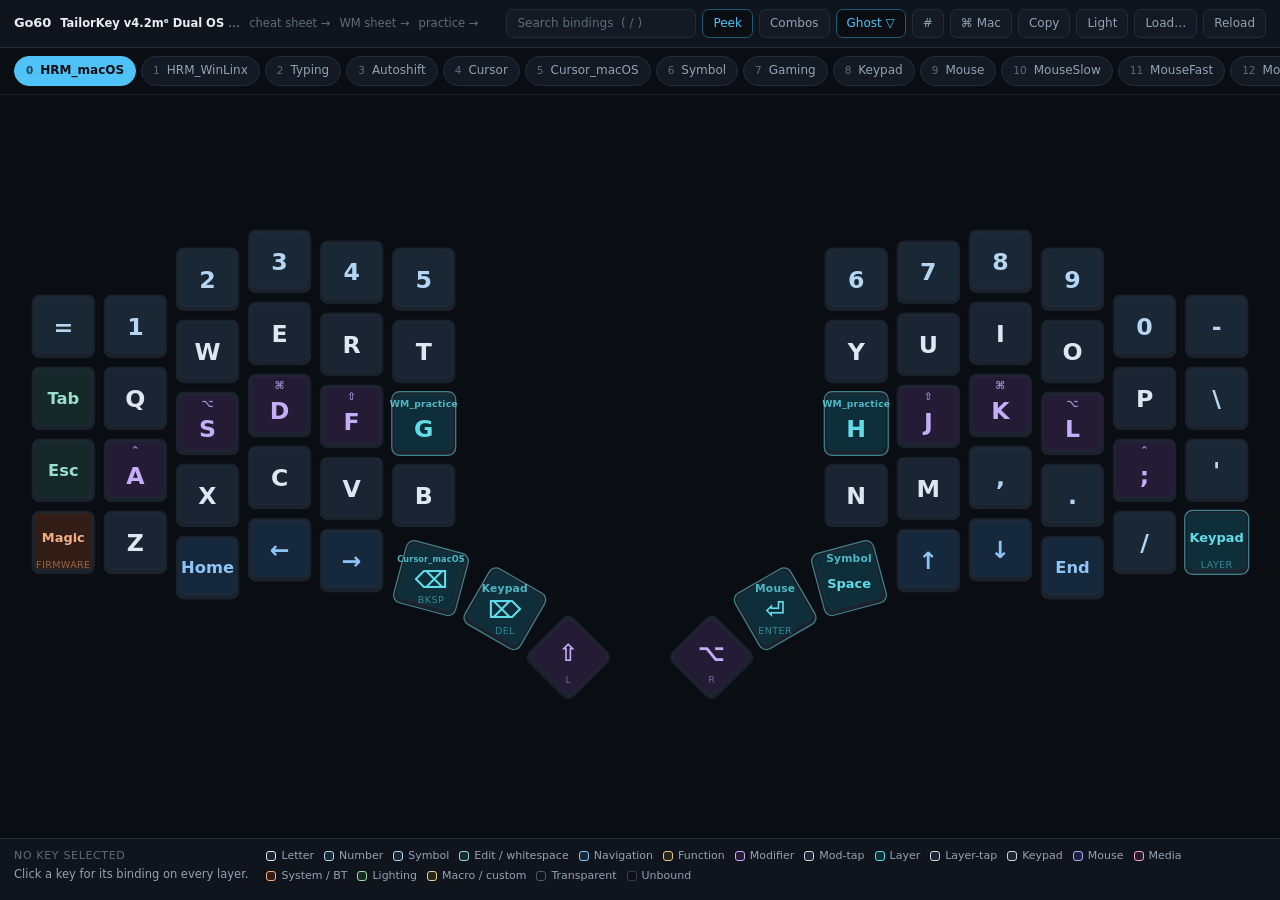
==== index.html @ 4b2e9c7e "Go60 layout visualizer, with a full-layout cheat sheet Dependency-free viewer, practice drills, WM s" ====
<!doctype html>
<html lang="en" data-theme="dark">
<head>
<meta charset="utf-8">
<meta name="viewport" content="width=device-width, initial-scale=1">
<title>Go60 Layers</title>
<link rel="stylesheet" href="css/app.css">
</head>
<body>

<header>
  <div class="brand">
    <h1 id="brand-title">Go60</h1>
    <div class="sub" id="brand-sub">loading…</div>
    <a class="navlink" href="cheatsheet.html">cheat sheet →</a>
    <a class="navlink" href="wm.html">WM sheet →</a>
    <a class="navlink" href="practice.html">practice →</a>
  </div>
  <div class="spacer"></div>
  <div class="toolbar">
    <input class="search" id="search" type="search" placeholder="Search bindings  ( / )" spellcheck="false">
    <button id="btn-peek" title="Hover a layer key to preview that layer">Peek</button>
    <button id="btn-combos" title="Overlay combos for this layer">Combos</button>
    <button id="btn-trans" title="Show what &amp;trans keys inherit from lower layers">Ghost ▽</button>
    <button id="btn-idx" title="Show ZMK key-position indices">#</button>
    <button id="btn-os" title="Modifier glyph style">⌘ Mac</button>
    <button id="btn-copy" title="Copy this layer as plain text">Copy</button>
    <button id="btn-theme">Light</button>
    <button id="btn-load" title="Load a Go60 .json export from my.moergo.com/go60">Load…</button>
    <button id="btn-reset" title="Discard the loaded layout and reload the baked one">Reload</button>
    <input type="file" id="file" accept=".json,.keymap,.dtsi,.txt" hidden>
  </div>
</header>

<div class="notice" id="notice"></div>
<nav class="layers" id="layers" role="tablist"></nav>

<main><div id="stage"></div></main>

<section class="inspector" id="inspector"></section>

<div class="dropzone" id="dropzone"><div>Drop a Go60 <code>.json</code> export</div></div>
<div class="toast" id="toast"></div>

<script src="js/geometry.js"></script>
<script src="js/keycodes.js"></script>
<script src="js/parse.js"></script>
<script src="js/render.js"></script>
<script src="data/layout.js"></script>
<script src="js/app.js"></script>
</body>
</html>
---- css/app.css ----
/* Glove80 layer viewer — dark-first, with a light theme. */

:root {
  --bg: #0a0d12;
  --bg-2: #10151d;
  --panel: #141a24;
  --line: #222c3a;
  --line-soft: #1a222d;
  --fg: #e7edf5;
  --fg-dim: #93a1b3;
  --fg-faint: #5e6b7c;
  --accent: #4fc3f7;
  --accent-dim: #1d5a75;
  --shadow: rgba(0, 0, 0, 0.45);

  --cap-alpha: #1b2432;   --fg-alpha: #dde6f2;
  --cap-num: #1a2735;     --fg-num: #b5d6f2;
  --cap-punct: #1a2735;   --fg-punct: #b5d6f2;
  --cap-edit: #16292a;    --fg-edit: #9adecc;
  --cap-nav: #16283b;     --fg-nav: #8ec5f7;
  --cap-fn: #2a2317;      --fg-fn: #e3c491;
  --cap-mod: #241c34;     --fg-mod: #c4aef7;
  --cap-layer: #0e2f39;   --fg-layer: #63dcea;
  --cap-keypad: #1e2733;  --fg-keypad: #c9d5e4;
  --cap-mouse: #1c2340;   --fg-mouse: #9fb2ff;
  --cap-media: #2d1b29;   --fg-media: #f0a4cd;
  --cap-system: #321e17;  --fg-system: #f2b184;
  --cap-rgb: #182d20;     --fg-rgb: #94e0a6;
  --cap-macro: #2a2617;   --fg-macro: #ded29a;
  --cap-trans: #10151d;   --fg-trans: #4b5768;
  --cap-none: #0d1117;    --fg-none: #33404f;
  --cap-other: #1b2432;   --fg-other: #cfd9e6;
}

:root[data-theme='light'] {
  --bg: #f2f4f8;
  --bg-2: #ffffff;
  --panel: #ffffff;
  --line: #d8dee8;
  --line-soft: #e6eaf1;
  --fg: #16202e;
  --fg-dim: #5a6675;
  --fg-faint: #8d97a5;
  --accent: #0a7ea4;
  --accent-dim: #a9dcee;
  --shadow: rgba(20, 30, 45, 0.12);

  --cap-alpha: #ffffff;   --fg-alpha: #1c2635;
  --cap-num: #eef5fd;     --fg-num: #17496f;
  --cap-punct: #eef5fd;   --fg-punct: #17496f;
  --cap-edit: #e8f7f2;    --fg-edit: #10614d;
  --cap-nav: #e7f0fd;     --fg-nav: #14508f;
  --cap-fn: #fbf1de;      --fg-fn: #7a5615;
  --cap-mod: #f0eafd;     --fg-mod: #4d2f96;
  --cap-layer: #dff5f8;   --fg-layer: #0b5f6d;
  --cap-keypad: #f1f4f9;  --fg-keypad: #2c3a4d;
  --cap-mouse: #eaecfb;   --fg-mouse: #2f3a94;
  --cap-media: #fceaf3;   --fg-media: #8f2360;
  --cap-system: #fdeee3;  --fg-system: #8a4415;
  --cap-rgb: #e6f6ea;     --fg-rgb: #1c6533;
  --cap-macro: #f8f2dd;   --fg-macro: #6d5c14;
  --cap-trans: #f6f8fb;   --fg-trans: #9aa5b4;
  --cap-none: #f0f2f6;    --fg-none: #c3cad4;
  --cap-other: #ffffff;   --fg-other: #2a3444;
}

* { box-sizing: border-box; }

html, body {
  margin: 0;
  height: 100%;
  background: var(--bg);
  color: var(--fg);
  font: 13px/1.45 -apple-system, BlinkMacSystemFont, 'SF Pro Text', 'Segoe UI', Inter, system-ui, sans-serif;
  -webkit-font-smoothing: antialiased;
}

body { display: flex; flex-direction: column; overflow: hidden; }

/* ------------------------------------------------------------------ header */

header {
  display: flex;
  align-items: center;
  gap: 14px;
  padding: 9px 14px;
  background: var(--bg-2);
  border-bottom: 1px solid var(--line);
  flex: none;
}

.brand { display: flex; align-items: baseline; gap: 9px; min-width: 0; }
.brand h1 { font-size: 13px; font-weight: 650; margin: 0; letter-spacing: -0.01em; white-space: nowrap; }
.brand .sub {
  font-size: 11.5px; color: var(--fg-dim);
  overflow: hidden; text-overflow: ellipsis; white-space: nowrap; max-width: 42vw;
}
.brand .sub b { color: var(--fg); font-weight: 550; }

.spacer { flex: 1; }

.toolbar { display: flex; align-items: center; gap: 6px; flex: none; }

button, .btn {
  font: inherit;
  font-size: 12px;
  color: var(--fg-dim);
  background: var(--panel);
  border: 1px solid var(--line);
  border-radius: 7px;
  padding: 5px 10px;
  cursor: pointer;
  white-space: nowrap;
  transition: color .12s, border-color .12s, background .12s;
}
button:hover, .btn:hover { color: var(--fg); border-color: var(--fg-faint); }
button[aria-pressed='true'] { color: var(--accent); border-color: var(--accent-dim); background: var(--bg); }

.search {
  font: inherit; font-size: 12px;
  color: var(--fg);
  background: var(--panel);
  border: 1px solid var(--line);
  border-radius: 7px;
  padding: 5px 10px;
  width: 190px;
  outline: none;
}
.search:focus { border-color: var(--accent-dim); }
.search::placeholder { color: var(--fg-faint); }

/* --------------------------------------------------------------- layer rail */

.layers {
  display: flex;
  align-items: center;
  gap: 5px;
  padding: 8px 14px;
  background: var(--bg);
  border-bottom: 1px solid var(--line-soft);
  overflow-x: auto;
  flex: none;
  scrollbar-width: thin;
}

.layer-tab {
  display: flex; align-items: baseline; gap: 7px;
  padding: 5px 11px;
  border-radius: 999px;
  border: 1px solid var(--line);
  background: var(--panel);
  color: var(--fg-dim);
  cursor: pointer;
  font-size: 12px;
  white-space: nowrap;
}
.layer-tab .n { font-variant-numeric: tabular-nums; font-size: 10.5px; color: var(--fg-faint); }
.layer-tab:hover { color: var(--fg); border-color: var(--fg-faint); }
.layer-tab[aria-selected='true'] {
  color: var(--bg); background: var(--accent); border-color: var(--accent); font-weight: 600;
}
.layer-tab[aria-selected='true'] .n { color: var(--bg); opacity: .7; }
.layer-tab.is-peek { box-shadow: 0 0 0 2px var(--accent-dim); }

/* -------------------------------------------------------------------- board */

main {
  flex: 1;
  min-height: 0;
  display: flex;
  align-items: center;
  justify-content: center;
  padding: 12px 16px;
  overflow: auto;
}

#stage { width: 100%; max-width: 1500px; }
svg.board { width: 100%; height: auto; display: block; }

.key { cursor: pointer; }
.key .cap {
  fill: var(--line-soft);
  stroke: rgba(0, 0, 0, .35);
  stroke-width: .75;
}
.key .cap-top { fill: var(--cap-other); stroke: rgba(255, 255, 255, .045); stroke-width: .75; }
:root[data-theme='light'] .key .cap { fill: #ced5e0; stroke: rgba(0,0,0,.10); }
:root[data-theme='light'] .key .cap-top { stroke: rgba(0,0,0,.07); }

.key text {
  text-anchor: middle;
  fill: var(--fg-other);
  font-family: -apple-system, BlinkMacSystemFont, 'SF Pro Text', 'Segoe UI', Inter, system-ui, sans-serif;
  pointer-events: none;
  dominant-baseline: alphabetic;
}
.lg-main { font-weight: 560; }
.lg-top { font-size: 9.5px; font-weight: 600; opacity: .78; letter-spacing: .02em; }
.lg-sub { font-size: 8.5px; opacity: .5; letter-spacing: .04em; text-transform: uppercase; }
.lg-ghost { opacity: .34; font-style: italic; }
.lg-idx { font-size: 8px; text-anchor: start; fill: var(--accent); opacity: .65; font-variant-numeric: tabular-nums; }

.key.k-alpha  .cap-top { fill: var(--cap-alpha); }  .key.k-alpha  text { fill: var(--fg-alpha); }
.key.k-num    .cap-top { fill: var(--cap-num); }    .key.k-num    text { fill: var(--fg-num); }
.key.k-punct  .cap-top { fill: var(--cap-punct); }  .key.k-punct  text { fill: var(--fg-punct); }
.key.k-edit   .cap-top { fill: var(--cap-edit); }   .key.k-edit   text { fill: var(--fg-edit); }
.key.k-nav    .cap-top { fill: var(--cap-nav); }    .key.k-nav    text { fill: var(--fg-nav); }
.key.k-fn     .cap-top { fill: var(--cap-fn); }     .key.k-fn     text { fill: var(--fg-fn); }
.key.k-mod    .cap-top { fill: var(--cap-mod); }    .key.k-mod    text { fill: var(--fg-mod); }
.key.k-modtap .cap-top { fill: var(--cap-mod); }    .key.k-modtap text { fill: var(--fg-mod); }
.key.k-layer  .cap-top { fill: var(--cap-layer); }  .key.k-layer  text { fill: var(--fg-layer); }
.key.k-layertap .cap-top { fill: var(--cap-layer); } .key.k-layertap text { fill: var(--fg-layer); }
.key.k-keypad .cap-top { fill: var(--cap-keypad); } .key.k-keypad text { fill: var(--fg-keypad); }
.key.k-mouse  .cap-top { fill: var(--cap-mouse); }  .key.k-mouse  text { fill: var(--fg-mouse); }
.key.k-media  .cap-top { fill: var(--cap-media); }  .key.k-media  text { fill: var(--fg-media); }
.key.k-system .cap-top { fill: var(--cap-system); } .key.k-system text { fill: var(--fg-system); }
.key.k-rgb    .cap-top { fill: var(--cap-rgb); }    .key.k-rgb    text { fill: var(--fg-rgb); }
.key.k-macro  .cap-top { fill: var(--cap-macro); }  .key.k-macro  text { fill: var(--fg-macro); }
.key.k-trans  .cap-top { fill: var(--cap-trans); }  .key.k-trans  text { fill: var(--fg-trans); }
.key.k-none   .cap-top { fill: var(--cap-none); }   .key.k-none   text { fill: var(--fg-none); }
.key.k-none   .cap { opacity: .45; }
.key.k-trans  .cap { opacity: .65; }

.key.k-layer .cap, .key.k-layertap .cap { stroke: var(--fg-layer); stroke-width: 1.1; stroke-opacity: .55; }

.key:hover .cap { stroke: var(--accent); stroke-width: 1.6; stroke-opacity: 1; }
.key.is-selected .cap { stroke: var(--accent); stroke-width: 2.2; stroke-opacity: 1; }
.key.is-dim { opacity: .22; }
.key.is-hit .cap { stroke: #ffd166; stroke-width: 2.2; stroke-opacity: 1; }

/* ---------------------------------------------------------------- inspector */

.inspector {
  flex: none;
  border-top: 1px solid var(--line);
  background: var(--bg-2);
  padding: 9px 14px;
  display: flex;
  gap: 18px;
  align-items: flex-start;
  min-height: 62px;
  max-height: 30vh;
  overflow: auto;
}

.insp-head { min-width: 178px; flex: none; }
.insp-head .pos { font-size: 11px; color: var(--fg-faint); text-transform: uppercase; letter-spacing: .06em; }
.insp-head .now { font-size: 15px; font-weight: 600; margin-top: 2px; }
.insp-head .desc { font-size: 11.5px; color: var(--fg-dim); margin-top: 2px; }

.insp-layers { display: flex; flex-wrap: wrap; gap: 5px 7px; align-items: flex-start; }
.chip {
  display: inline-flex; align-items: baseline; gap: 6px;
  border: 1px solid var(--line); border-radius: 6px;
  padding: 3px 8px; font-size: 11.5px; color: var(--fg-dim);
  background: var(--panel); cursor: pointer;
}
.chip:hover { border-color: var(--fg-faint); color: var(--fg); }
.chip .nm { color: var(--fg-faint); font-size: 10.5px; }
.chip code { font-family: ui-monospace, SFMono-Regular, Menlo, monospace; font-size: 11px; color: var(--fg); }
.chip.is-current { border-color: var(--accent-dim); }
.chip.is-trans code { color: var(--fg-faint); }

.hint { color: var(--fg-faint); font-size: 12px; }
.warn { color: #f2b184; font-size: 11.5px; }

/* ------------------------------------------------------------------- legend */

.legend { display: flex; flex-wrap: wrap; gap: 4px 10px; align-items: center; }
.legend span { display: inline-flex; align-items: center; gap: 5px; font-size: 11px; color: var(--fg-dim); }
.legend i { width: 10px; height: 10px; border-radius: 3px; display: inline-block; border: 1px solid rgba(128,128,128,.35); }

/* -------------------------------------------------------------------- drop */

.dropzone {
  position: fixed; inset: 0;
  background: rgba(10, 13, 18, .82);
  display: none; align-items: center; justify-content: center;
  z-index: 20; backdrop-filter: blur(3px);
}
.dropzone.on { display: flex; }
.dropzone div {
  border: 2px dashed var(--accent); border-radius: 14px;
  padding: 40px 60px; font-size: 15px; color: var(--fg);
}

.toast {
  position: fixed; bottom: 18px; left: 50%; transform: translateX(-50%);
  background: var(--panel); border: 1px solid var(--line); color: var(--fg);
  padding: 8px 14px; border-radius: 9px; font-size: 12.5px;
  box-shadow: 0 8px 24px var(--shadow);
  opacity: 0; pointer-events: none; transition: opacity .18s;
  z-index: 30; max-width: 70vw;
}
.toast.on { opacity: 1; }
.toast.err { border-color: #a24a2c; }

/* -------------------------------------------------------------------- combos */

.combo-line {
  stroke: var(--accent);
  stroke-width: 1.6;
  stroke-opacity: .5;
  stroke-dasharray: 4 3;
  fill: none;
  pointer-events: none;
}
.combo-dot {
  fill: var(--accent);
  fill-opacity: .85;
  pointer-events: none;
}
.key.in-combo .cap { stroke: var(--accent); stroke-opacity: .8; stroke-width: 1.4; }

.insp-combos { display: flex; flex-direction: column; gap: 3px; min-width: 210px; }
.insp-combos .ttl { font-size: 11px; color: var(--fg-faint); text-transform: uppercase; letter-spacing: .06em; }
.insp-combos .cb { font-size: 11.5px; color: var(--fg-dim); }
.insp-combos .cb code { font-family: ui-monospace, SFMono-Regular, Menlo, monospace; color: var(--fg); }

/* ------------------------------------------------------------------ notices */

.notice { display: none; }
.notice.on {
  display: block;
  flex: none;
  padding: 9px 14px;
  font-size: 12px;
  line-height: 1.5;
  border-bottom: 1px solid var(--line);
}
.notice.err { background: #2a1410; color: #ffb59a; border-bottom-color: #6d2c18; }
.notice.warn { background: #2a2312; color: #f0d08a; border-bottom-color: #6b5520; }
.notice b { display: block; margin-bottom: 3px; }
:root[data-theme='light'] .notice.err { background: #fdeceb; color: #8c2115; border-bottom-color: #f0b6ad; }
:root[data-theme='light'] .notice.warn { background: #fdf5e0; color: #7a5a12; border-bottom-color: #ecd79b; }

.empty {
  text-align: center;
  color: var(--fg-dim);
  font-size: 13px;
  line-height: 1.9;
  padding: 60px 20px;
}
.empty b { display: block; color: var(--fg); font-size: 15px; margin-bottom: 8px; }
.empty code {
  font-family: ui-monospace, SFMono-Regular, Menlo, monospace;
  font-size: 12px; background: var(--panel);
  border: 1px solid var(--line); border-radius: 4px; padding: 1px 5px;
}

/* ----------------------------------------------------------------- practice */

body.practice main { align-items: center; padding: 8px 16px; }
body.practice #stage { max-width: 1320px; }
.brand .sub a { color: var(--fg-dim); text-decoration: none; }
.brand .sub a:hover { color: var(--accent); }
.counter { font-size: 11.5px; color: var(--fg-faint); font-variant-numeric: tabular-nums; }

.srcnote {
  flex: none; padding: 7px 14px; font-size: 11.5px; color: var(--fg-dim);
  background: var(--bg); border-bottom: 1px solid var(--line-soft);
}
.srcnote code, .srcnote b { color: var(--fg); }
.srcnote code { font-family: ui-monospace, SFMono-Regular, Menlo, monospace; font-size: 11px; }

.promptbar {
  flex: none; padding: 20px 14px 12px; text-align: center;
  border-bottom: 1px solid var(--line-soft);
}
.prompt { font-size: 22px; font-weight: 600; letter-spacing: -0.01em; min-height: 30px; }
.prompt .grp {
  display: inline-block; margin-right: 10px; padding: 2px 8px;
  border-radius: 999px; border: 1px solid var(--line);
  font-size: 10.5px; font-weight: 600; text-transform: uppercase;
  letter-spacing: .07em; color: var(--fg-faint); vertical-align: middle;
}
.prompt .done { color: var(--fg-dim); font-weight: 500; }
.feedback { min-height: 20px; margin-top: 7px; font-size: 13px; color: var(--fg-faint); }
.feedback.ok { color: #4ad991; }
.feedback.bad { color: #ff8f6b; }

/* practice keys: everything not in the drill recedes */
.practice .key { opacity: .22; }
.practice .key.p-key, .practice .key.p-target,
.practice .key.p-ok, .practice .key.p-wrong { opacity: 1; }
.practice .key.p-key .cap { stroke: var(--fg-faint); stroke-opacity: .5; }
.practice .key.p-target .cap { stroke: #ffb454; stroke-width: 2.6; stroke-opacity: 1; }
.practice .key.p-ok .cap { stroke: #4ad991; stroke-width: 2.6; stroke-opacity: 1; }
.practice .key.p-wrong .cap { stroke: #ff6b6b; stroke-width: 2.6; stroke-opacity: 1; }

.summary { flex: none; padding: 10px 14px 18px; text-align: center; }
.summary table {
  margin: 0 auto; border-collapse: collapse; font-size: 12px;
  font-variant-numeric: tabular-nums;
}
.summary th {
  color: var(--fg-faint); font-weight: 500; text-transform: uppercase;
  letter-spacing: .06em; font-size: 10px; padding: 4px 14px; text-align: right;
}
.summary th:first-child, .summary td:first-child { text-align: left; }
.summary td { padding: 3px 14px; text-align: right; color: var(--fg-dim); }
.summary tr.weak td { color: #ff8f6b; }
.summary button { margin-top: 12px; }

.navlink { font-size: 11.5px; color: var(--fg-faint); text-decoration: none; white-space: nowrap; }
.navlink:hover { color: var(--accent); }

/* ---------------------------------------------------------- WM cheat sheet */
/* Reuses .practice's "everything else recedes"; adds the doors in and out. */
.practice .key.p-hold, .practice .key.p-exit { opacity: 1; }
.practice .key.p-hold .cap {
  stroke: var(--accent); stroke-width: 2.2; stroke-opacity: 1; stroke-dasharray: 4 3;
}
.practice .key.p-exit .cap { stroke: #ff8f6b; stroke-width: 2.2; stroke-opacity: 1; }

.entry { flex: none; padding: 0 14px 8px; text-align: center; }
.doors { font-size: 12px; color: var(--fg-dim); margin: 2px 0; }
.doors .lbl {
  display: inline-block; min-width: 26px; margin-right: 6px; text-align: right;
  font-size: 10px; text-transform: uppercase; letter-spacing: .08em; color: var(--fg-faint);
}
.doors .door { display: inline-block; margin: 0 10px; }
.doors .door b { color: var(--fg); font-weight: 600; }
.doors .door em {
  font-style: normal; font-size: 10px; text-transform: uppercase;
  letter-spacing: .06em; color: var(--accent);
}
.doors .dim, .summary .dim { color: var(--fg-faint); }

/* The sheet is board + table stacked; don't let main eat the slack between. */
.sheetpage main { flex: none; padding-bottom: 0; }
.sheetpage .summary { padding-top: 4px; }
table.sheet { margin: 0 auto; border-collapse: collapse; font-size: 12px; }
table.sheet th {
  color: var(--fg-faint); font-weight: 500; text-transform: uppercase;
  letter-spacing: .06em; font-size: 10px; padding: 4px 14px; text-align: left;
}
table.sheet td { padding: 3px 14px; text-align: left; border-top: 1px solid var(--line-soft); }
table.sheet tr.grouprow td {
  color: var(--fg-faint); text-transform: uppercase; letter-spacing: .08em;
  font-size: 10px; padding-top: 12px; border-top: none;
}
table.sheet code { color: var(--fg-fn); }
table.sheet td.miss { color: var(--fg-faint); }
table.sheet td.keys b { color: var(--fg); font-weight: 600; }
table.sheet td.todo { color: #ff8f6b; }
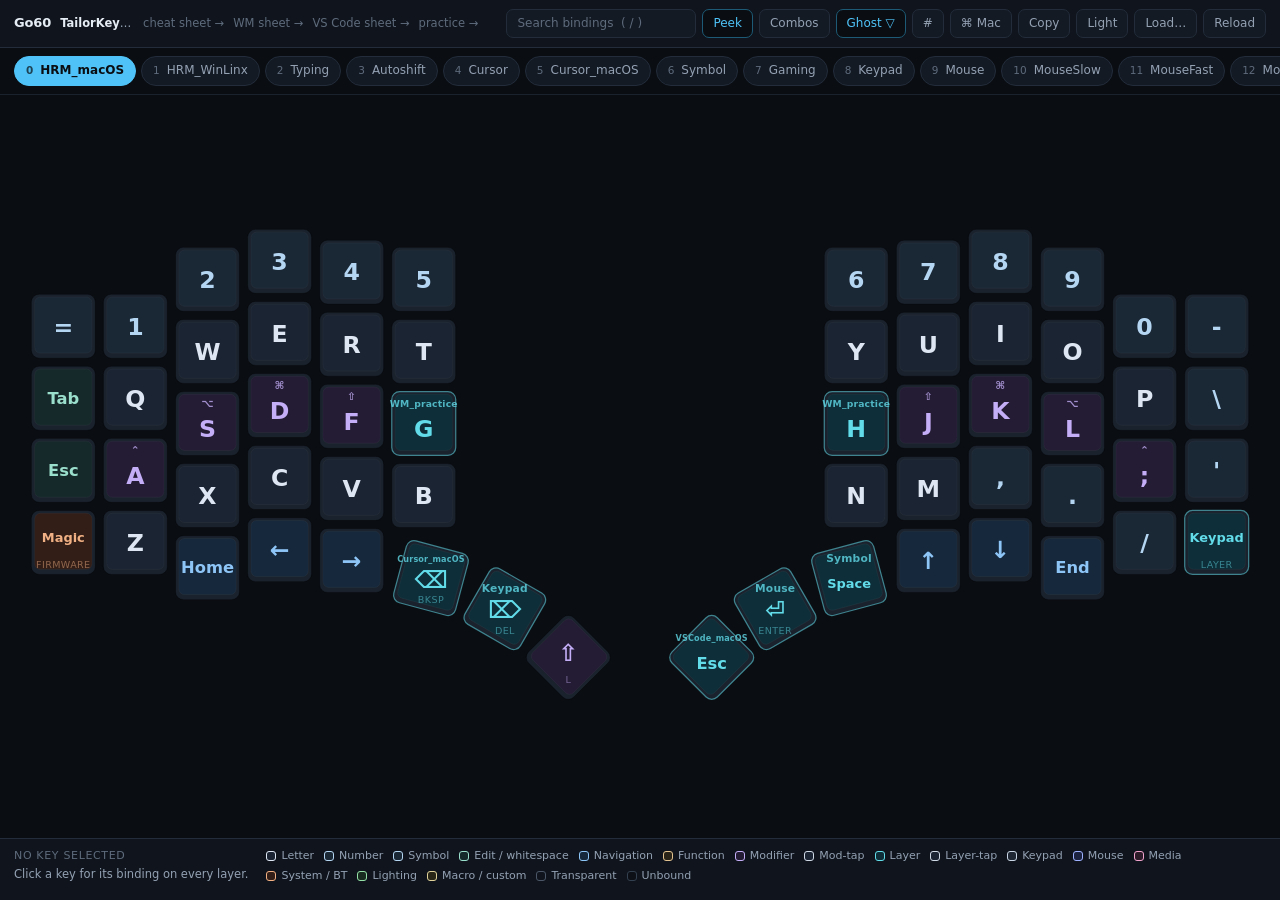
==== commit 8948ef88: "WM redesign v2.1 + VS Code sheet: viewer, action maps, docs The other half of the wm-redesign keymap" ====
--- a/index.html
+++ b/index.html
@@ -14,6 +14,7 @@
     <div class="sub" id="brand-sub">loading…</div>
     <a class="navlink" href="cheatsheet.html">cheat sheet →</a>
     <a class="navlink" href="wm.html">WM sheet →</a>
+    <a class="navlink" href="vscode.html">VS Code sheet →</a>
     <a class="navlink" href="practice.html">practice →</a>
   </div>
   <div class="spacer"></div>
